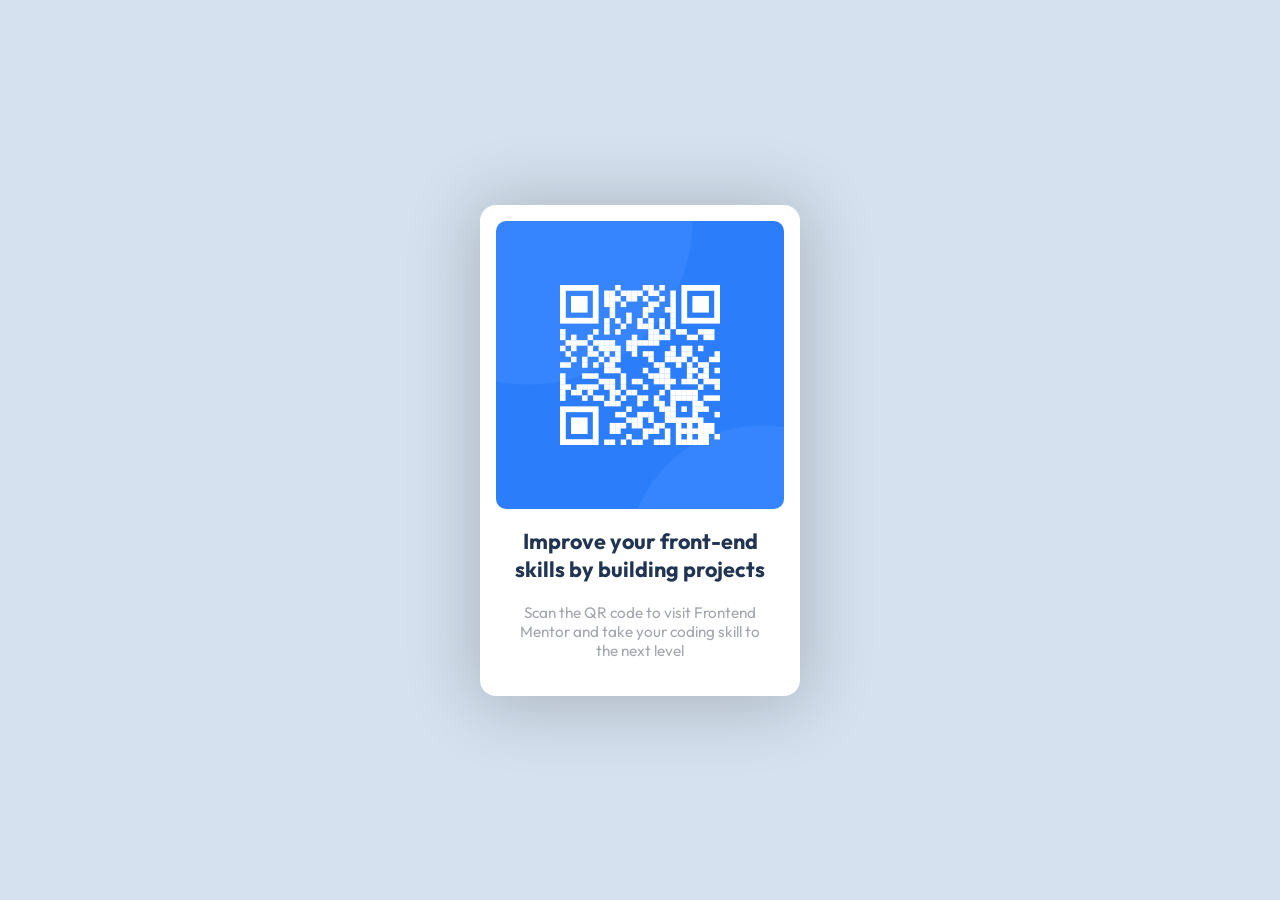
==== index.html @ e8d4a016 "rename repo" ====
<!DOCTYPE html>
<html lang="en">
  <head>
    <title>QR code component</title>
    <meta charset="UTF-8" />
    <meta name="viewport" content="width=device-width, initial-scale=1" />
    <link href="styles.css" rel="stylesheet" />
    <link rel="icon" type="image/png" href="./images/favicon-32x32.png" />
    <link rel="preconnect" href="https://fonts.googleapis.com" />
    <link rel="preconnect" href="https://fonts.gstatic.com" crossorigin />
    <link
      href="https://fonts.googleapis.com/css2?family=Outfit:wght@400;700&display=swap"
      rel="stylesheet"
    />
  </head>
  <body>
    <div class="container">
      <img src="./images/image-qr-code.png" alt="qr code image" />
      <h1>Improve your front-end skills by building projects</h1>
      <p>
        Scan the QR code to visit Frontend Mentor and take your coding skill to
        the next level
      </p>
    </div>
  </body>
</html>
---- styles.css ----
body {
  background-color: rgb(213, 225, 239);
  font-family: Outfit, sans-serif;
  display: flex;
  height: 100vh;
  justify-content: center;
  align-items: center;
  margin: 0;
}

.container {
  background-color: white;
  width: 32vh;
  padding: 16px;
  border-radius: 16px;
  box-shadow: 0px 4px 70px 6px rgba(0, 0, 0, 0.2);
}

.container > img {
  border-radius: 10px;
  width: 100%;
}

.container > h1 {
  margin: 14px;
  text-align: center;
  font-size: 2.4vh;
  color: rgb(33, 53, 83);
}

.container > p {
  margin: 20px;
  text-align: center;
  font-size: 1.7vh;
  color: rgb(162, 166, 173);
}
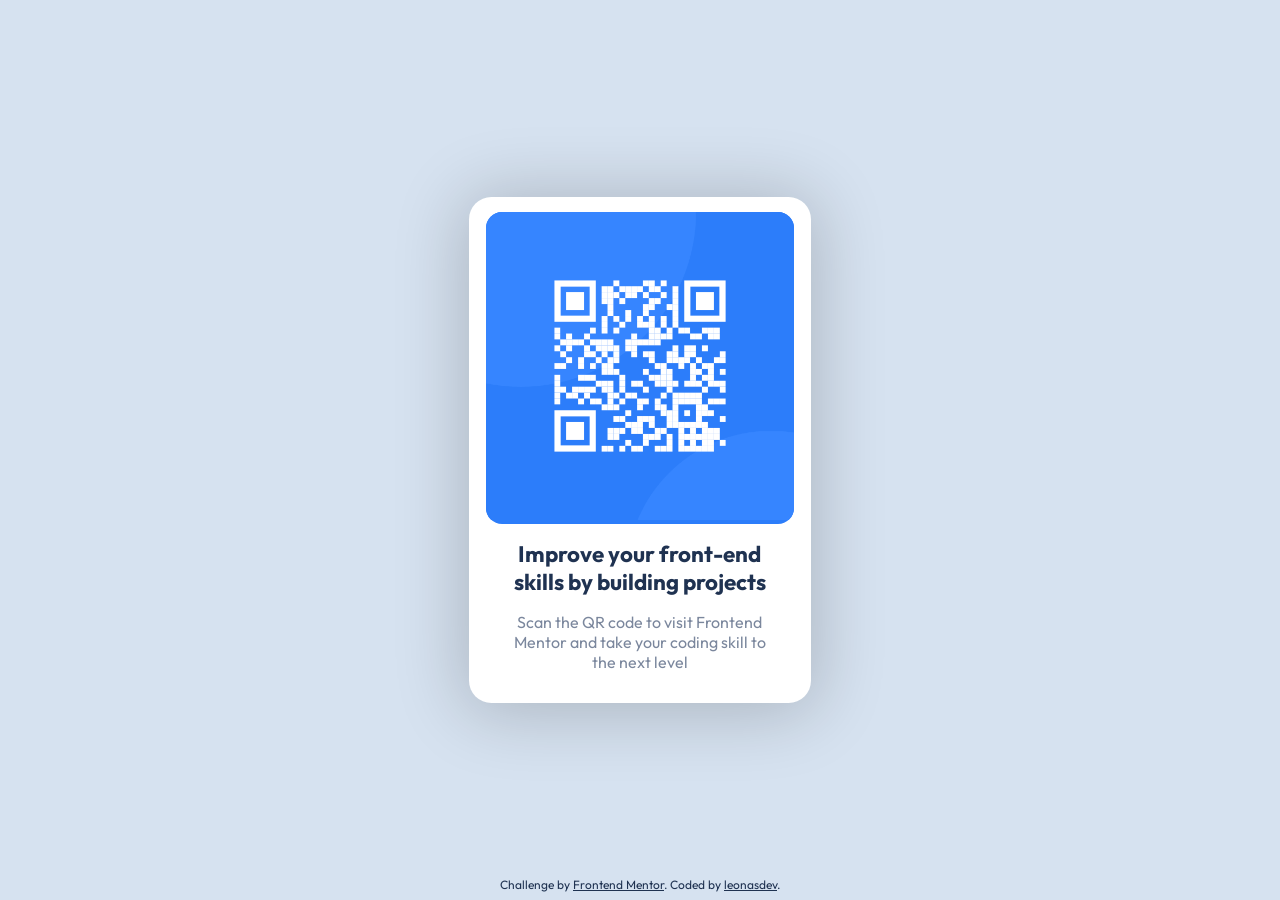
==== commit 9d347846: "refactor & improve & enhance" ====
--- a/index.html
+++ b/index.html
@@ -1,26 +1,31 @@
 <!DOCTYPE html>
 <html lang="en">
   <head>
-    <title>QR code component</title>
     <meta charset="UTF-8" />
     <meta name="viewport" content="width=device-width, initial-scale=1" />
-    <link href="styles.css" rel="stylesheet" />
+
+    <title>Frontend Mentor | QR code component</title>
+
     <link rel="icon" type="image/png" href="./images/favicon-32x32.png" />
     <link rel="preconnect" href="https://fonts.googleapis.com" />
     <link rel="preconnect" href="https://fonts.gstatic.com" crossorigin />
-    <link
-      href="https://fonts.googleapis.com/css2?family=Outfit:wght@400;700&display=swap"
-      rel="stylesheet"
-    />
+
+    <link href="https://fonts.googleapis.com/css2?family=Outfit:wght@400;700&display=swap" rel="stylesheet" />
+    <link href="styles.css" rel="stylesheet" />
   </head>
+
   <body>
-    <div class="container">
-      <img src="./images/image-qr-code.png" alt="qr code image" />
-      <h1>Improve your front-end skills by building projects</h1>
-      <p>
-        Scan the QR code to visit Frontend Mentor and take your coding skill to
-        the next level
-      </p>
-    </div>
+    <main class="card">
+      <div class="qrcode">
+        <img class="qrcode__image" src="./images/image-qr-code.png" alt="QE code to frontendmentor.io" />
+      </div>
+      <h1 class="card__title">Improve your front-end skills by building projects</h1>
+      <p class="card__desc">Scan the QR code to visit Frontend Mentor and take your coding skill to the next level</p>
+    </main>
+    <footer class="attribution">
+      Challenge by
+      <a href="https://www.frontendmentor.io?ref=challenge" target="_blank" rel="nopener">Frontend Mentor</a>. Coded by
+      <a href="https://github.com/leonasdev" target="_blank" rel="noopner">leonasdev</a>.
+    </footer>
   </body>
 </html>
--- a/styles.css
+++ b/styles.css
@@ -1,36 +1,93 @@
+:root {
+  --white: hsl(0, 0%, 100%);
+  --light-gray: hsl(212, 45%, 89%);
+  --grayish-blue: hsl(220, 15%, 55%);
+  --dark-blue: hsl(218, 44%, 22%);
+}
+
+* {
+  margin: 0;
+  padding: 0;
+  box-sizing: border-box;
+  transition: all ease-in-out 0.5s;
+}
+
 body {
-  background-color: rgb(213, 225, 239);
-  font-family: Outfit, sans-serif;
+  min-height: 100vh;
+  background-color: var(--light-gray);
+  font-family: "Outfit", sans-serif;
   display: flex;
-  height: 100vh;
+  flex-direction: column;
   justify-content: center;
   align-items: center;
-  margin: 0;
 }
 
-.container {
+.card {
   background-color: white;
-  width: 32vh;
-  padding: 16px;
-  border-radius: 16px;
+  max-width: 21.4rem;
+  padding: 1rem;
+  border-radius: 1.4rem;
   box-shadow: 0px 4px 70px 6px rgba(0, 0, 0, 0.2);
+  margin: 1rem;
+  padding: 0.95rem 1.1rem;
+  transition: ease-in-out 0.5s;
 }
 
-.container > img {
-  border-radius: 10px;
-  width: 100%;
+.qrcode {
+  overflow: hidden;
+  border-radius: 1rem;
+  background-color: rgb(44, 125, 250);
 }
 
-.container > h1 {
-  margin: 14px;
-  text-align: center;
-  font-size: 2.4vh;
-  color: rgb(33, 53, 83);
+.qrcode__image {
+  max-width: 100%;
+  transition: ease-in-out 0.5s;
 }
 
-.container > p {
-  margin: 20px;
+/* use media (hover:hover) instead of just :hover, so mobile device will not be effected */
+@media (hover: hover) {
+  .qrcode__image:hover {
+    transform: rotate(90deg) scale(150%);
+    transition: ease-in-out 0.5s;
+  }
+
+  .card:hover {
+    box-shadow: 0px 4px 70px 6px rgba(0, 0, 0, 0.5);
+    transition: ease-in-out 0.5s;
+  }
+}
+
+.card__title {
+  margin: 1rem;
   text-align: center;
-  font-size: 1.7vh;
-  color: rgb(162, 166, 173);
+  font-size: 1.4rem;
+  color: var(--dark-blue);
 }
+
+.card__desc {
+  margin: 1rem;
+  text-align: center;
+  font-size: 1rem;
+  color: var(--grayish-blue);
+}
+
+.attribution {
+  font-size: 0.75rem;
+  text-align: center;
+  color: var(--dark-blue);
+}
+
+@media screen and (min-height: 576px) {
+  .attribution {
+    position: fixed;
+    bottom: 0.5rem;
+  }
+}
+
+.attribution a {
+  color: inherit;
+}
+
+.attribution a:hover {
+  color: black;
+}
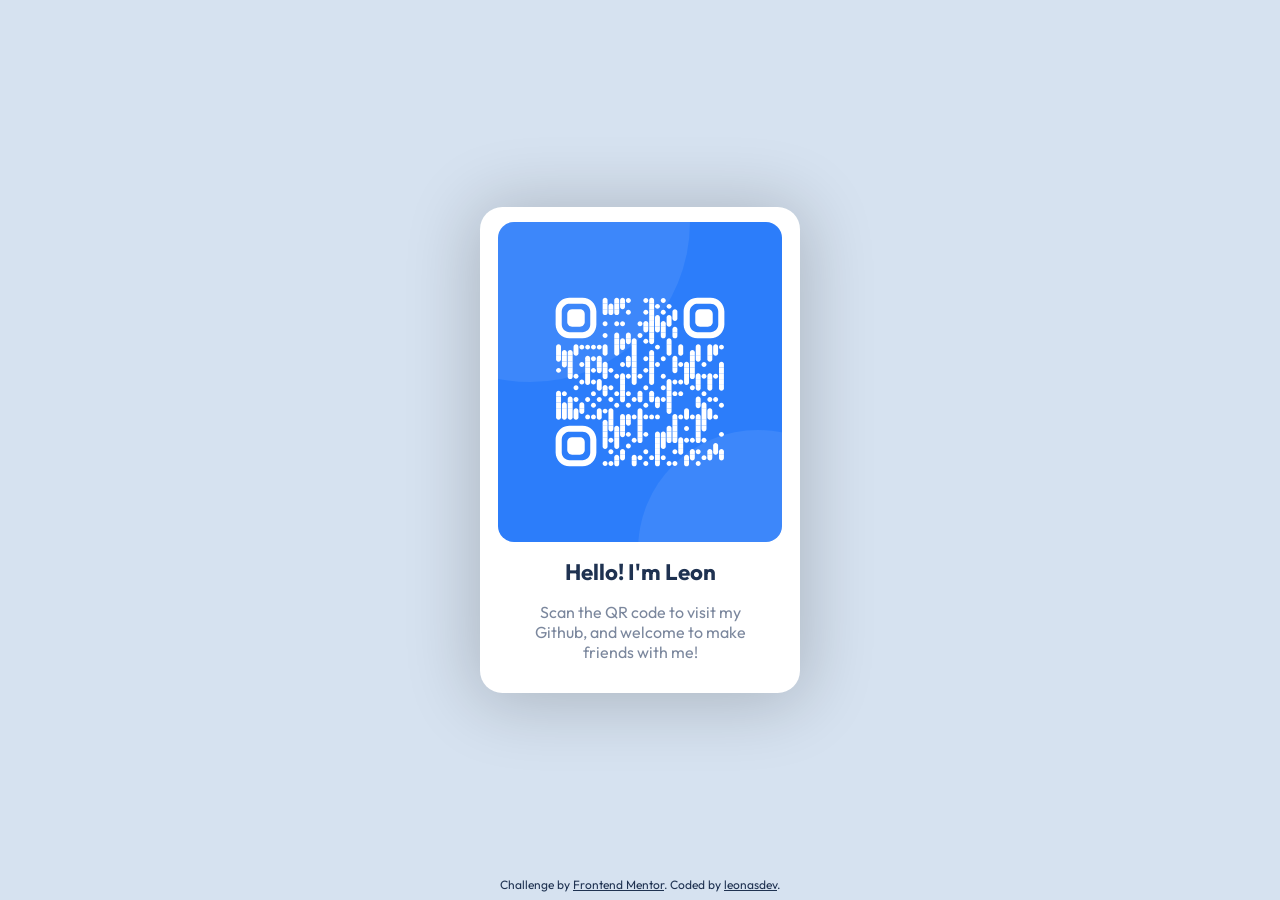
==== commit 8b09325d: "link qrcode to my github and fix some style" ====
--- a/index.html
+++ b/index.html
@@ -17,10 +17,10 @@
   <body>
     <main class="card">
       <div class="qrcode">
-        <img class="qrcode__image" src="./images/image-qr-code.png" alt="QE code to frontendmentor.io" />
+        <img class="qrcode__image" src="./images/leonasdev-github-qr.svg" alt="QE code to frontendmentor.io" />
       </div>
-      <h1 class="card__title">Improve your front-end skills by building projects</h1>
-      <p class="card__desc">Scan the QR code to visit Frontend Mentor and take your coding skill to the next level</p>
+      <h1 class="card__title">Hello! I'm Leon</h1>
+      <p class="card__desc">Scan the QR code to visit my Github, and welcome to make friends with me!</p>
     </main>
     <footer class="attribution">
       Challenge by
--- a/styles.css
+++ b/styles.css
@@ -24,7 +24,7 @@
 
 .card {
   background-color: white;
-  max-width: 21.4rem;
+  max-width: 20rem;
   padding: 1rem;
   border-radius: 1.4rem;
   box-shadow: 0px 4px 70px 6px rgba(0, 0, 0, 0.2);
@@ -37,17 +37,46 @@
   overflow: hidden;
   border-radius: 1rem;
   background-color: rgb(44, 125, 250);
+  display: flex;
+  justify-content: center;
+  align-items: center;
+  height: 20rem;
+  position: relative;
+}
+
+.qrcode::before {
+  content: "";
+  background-color: hsl(0, 0%, 100%, 0.08);
+  border-radius: 100%;
+  height: 20rem;
+  width: 20rem;
+  position: absolute;
+  top: -10rem;
+  left: -8rem;
+}
+
+.qrcode::after {
+  content: "";
+  background-color: hsl(0, 0%, 100%, 0.08);
+  border-radius: 100%;
+  height: 15rem;
+  width: 15rem;
+  position: absolute;
+  bottom: -8rem;
+  right: -6rem;
 }
 
 .qrcode__image {
-  max-width: 100%;
+  max-width: 12rem;
+  max-height: 12rem;
   transition: ease-in-out 0.5s;
+  z-index: 1;
 }
 
 /* use media (hover:hover) instead of just :hover, so mobile device will not be effected */
 @media (hover: hover) {
-  .qrcode__image:hover {
-    transform: rotate(90deg) scale(150%);
+  .qrcode:hover .qrcode__image {
+    transform: rotate(90deg) scale(140%);
     transition: ease-in-out 0.5s;
   }
 
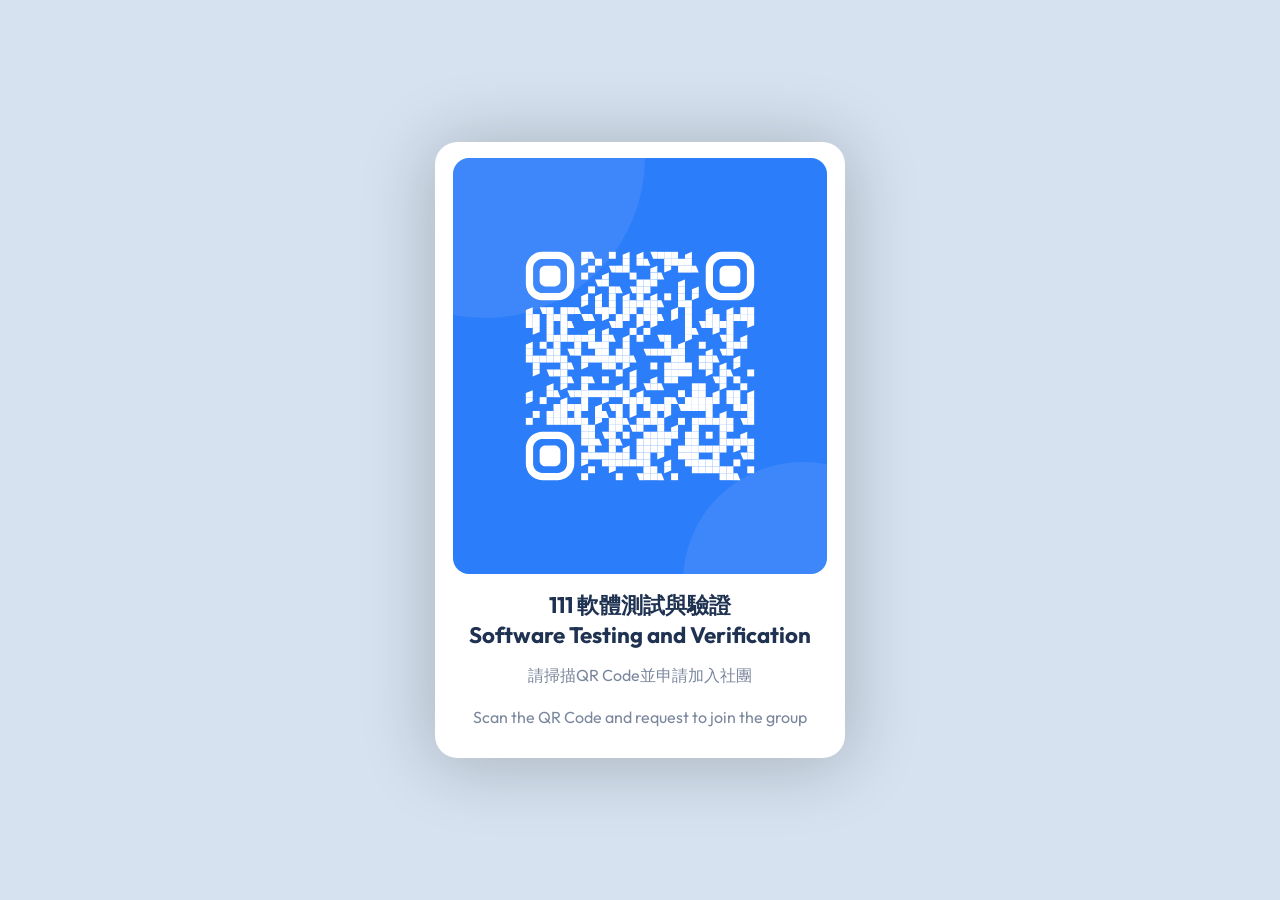
==== commit 5908f2f8: "change to 111-stv-fb" ====
--- a/index.html
+++ b/index.html
@@ -4,9 +4,9 @@
     <meta charset="UTF-8" />
     <meta name="viewport" content="width=device-width, initial-scale=1" />
 
-    <title>Frontend Mentor | QR code component</title>
+    <title>111 SVT | QR Code</title>
 
-    <link rel="icon" type="image/png" href="./images/favicon-32x32.png" />
+    <link rel="icon" type="image/png" href="./images/favicon-128x128.png" />
     <link rel="preconnect" href="https://fonts.googleapis.com" />
     <link rel="preconnect" href="https://fonts.gstatic.com" crossorigin />
 
@@ -17,15 +17,14 @@
   <body>
     <main class="card">
       <div class="qrcode">
-        <img class="qrcode__image" src="./images/leonasdev-github-qr.svg" alt="QE code to frontendmentor.io" />
+        <img class="qrcode__image" src="./images/111-stv-fb.svg" alt="QR code to 111-stv fb group" />
       </div>
-      <h1 class="card__title">Hello! I'm Leon</h1>
-      <p class="card__desc">Scan the QR code to visit my Github, and welcome to make friends with me!</p>
+      <h1 class="card__title">111 軟體測試與驗證<br />Software Testing and Verification</h1>
+      <p class="card__desc">
+        請掃描QR Code並申請加入社團<br />
+        <br />
+        Scan the QR Code and request to join the group
+      </p>
     </main>
-    <footer class="attribution">
-      Challenge by
-      <a href="https://www.frontendmentor.io?ref=challenge" target="_blank" rel="nopener">Frontend Mentor</a>. Coded by
-      <a href="https://github.com/leonasdev" target="_blank" rel="noopner">leonasdev</a>.
-    </footer>
   </body>
 </html>
--- a/styles.css
+++ b/styles.css
@@ -23,8 +23,7 @@
 }
 
 .card {
-  background-color: white;
-  max-width: 20rem;
+  background-color: var(--white);
   padding: 1rem;
   border-radius: 1.4rem;
   box-shadow: 0px 4px 70px 6px rgba(0, 0, 0, 0.2);
@@ -40,7 +39,7 @@
   display: flex;
   justify-content: center;
   align-items: center;
-  height: 20rem;
+  height: 26rem;
   position: relative;
 }
 
@@ -67,8 +66,8 @@
 }
 
 .qrcode__image {
-  max-width: 12rem;
-  max-height: 12rem;
+  max-width: 16rem;
+  max-height: 16rem;
   transition: ease-in-out 0.5s;
   z-index: 1;
 }
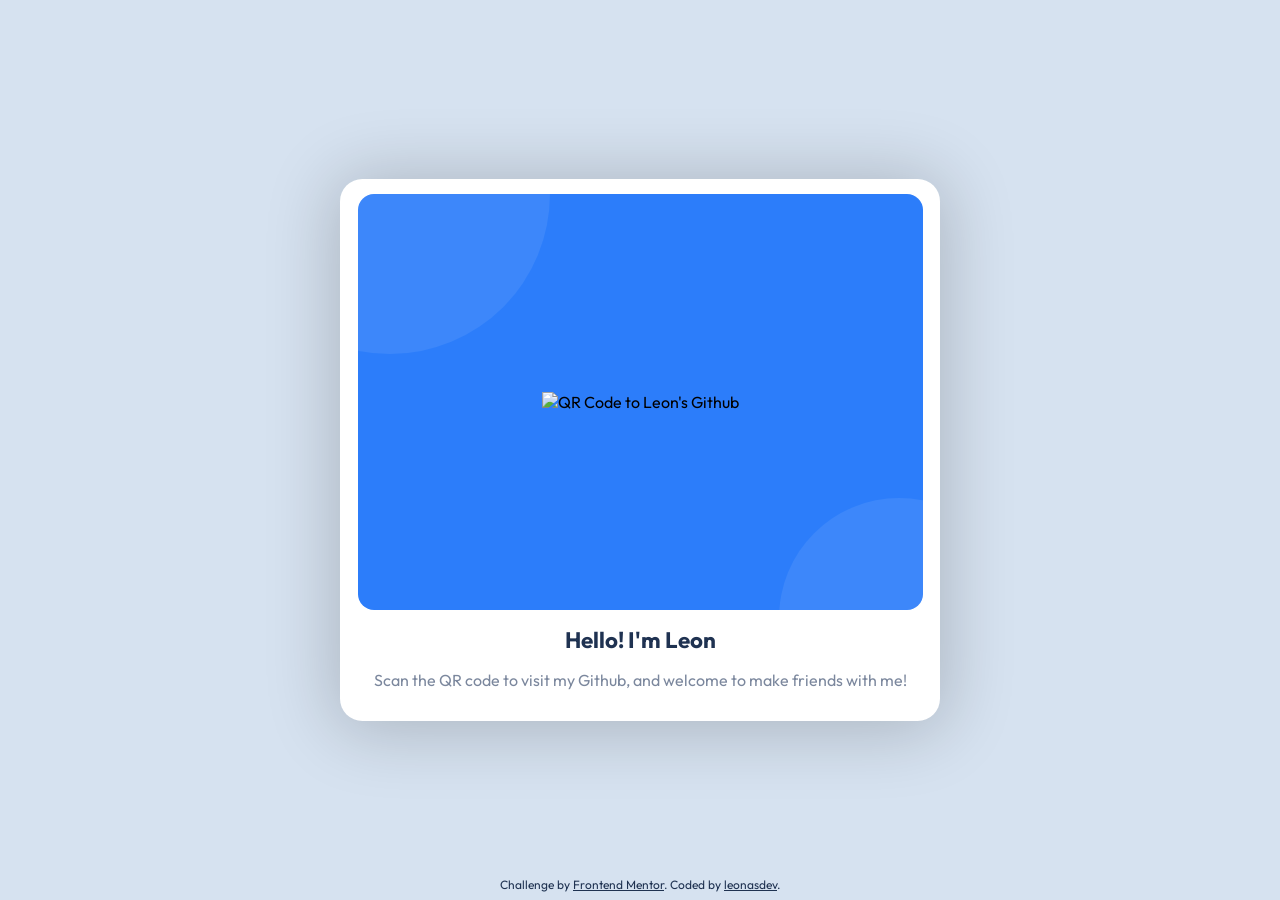
==== commit 3ff0d4d6: "fix typo" ====
--- a/index.html
+++ b/index.html
@@ -4,9 +4,9 @@
     <meta charset="UTF-8" />
     <meta name="viewport" content="width=device-width, initial-scale=1" />
 
-    <title>111 SVT | QR Code</title>
+    <title>Frontend Mentor | QR code component</title>
 
-    <link rel="icon" type="image/png" href="./images/favicon-128x128.png" />
+    <link rel="icon" type="image/png" href="./images/favicon-32x32.png" />
     <link rel="preconnect" href="https://fonts.googleapis.com" />
     <link rel="preconnect" href="https://fonts.gstatic.com" crossorigin />
 
@@ -17,14 +17,15 @@
   <body>
     <main class="card">
       <div class="qrcode">
-        <img class="qrcode__image" src="./images/111-stv-fb.svg" alt="QR code to 111-stv fb group" />
+        <img class="qrcode__image" src="./images/leonasdev-github-qr.svg" alt="QR Code to Leon's Github" />
       </div>
-      <h1 class="card__title">111 軟體測試與驗證<br />Software Testing and Verification</h1>
-      <p class="card__desc">
-        請掃描QR Code並申請加入社團<br />
-        <br />
-        Scan the QR Code and request to join the group
-      </p>
+      <h1 class="card__title">Hello! I'm Leon</h1>
+      <p class="card__desc">Scan the QR code to visit my Github, and welcome to make friends with me!</p>
     </main>
+    <footer class="attribution">
+      Challenge by
+      <a href="https://www.frontendmentor.io?ref=challenge" target="_blank" rel="nopener">Frontend Mentor</a>. Coded by
+      <a href="https://github.com/leonasdev" target="_blank" rel="noopner">leonasdev</a>.
+    </footer>
   </body>
 </html>
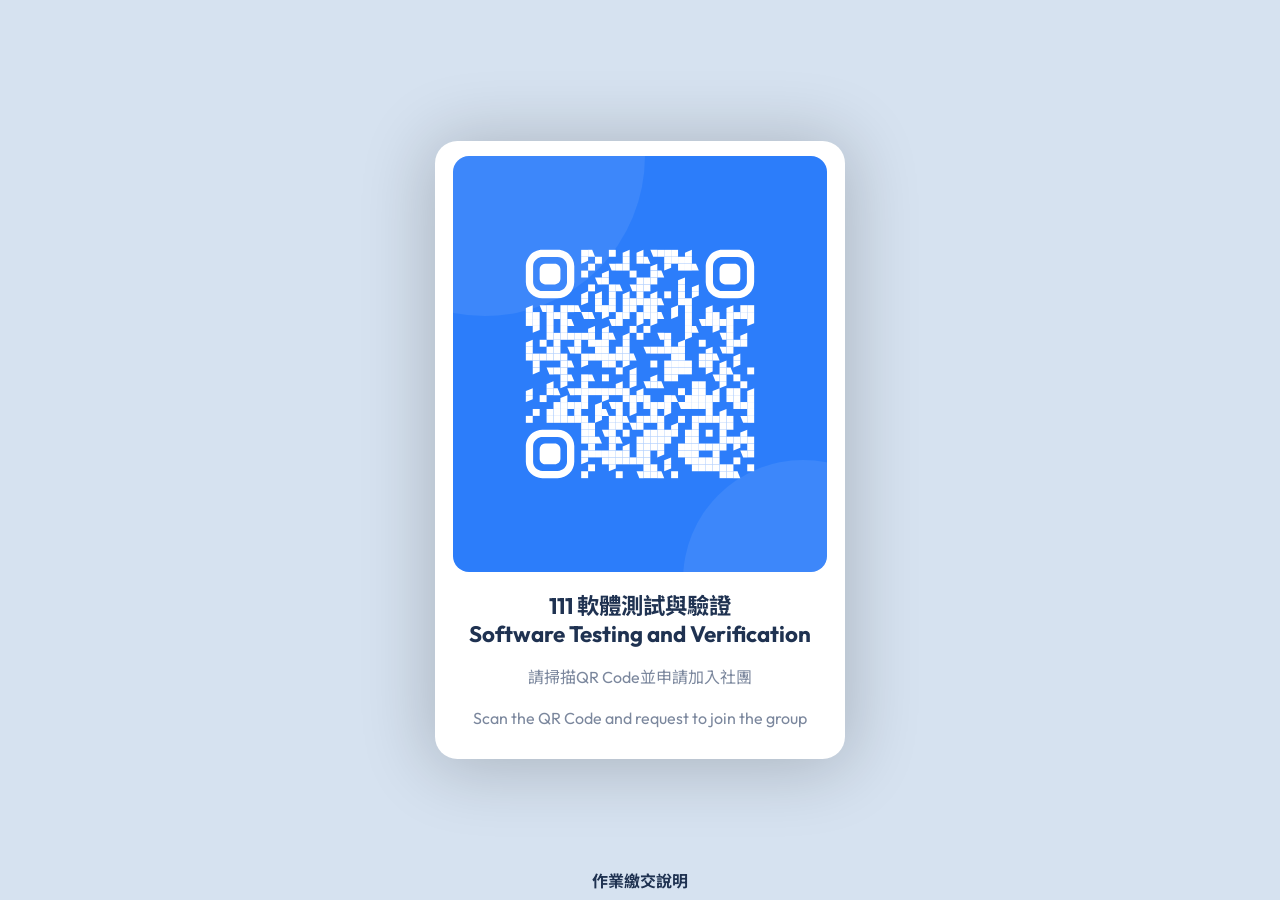
==== commit e12caee9: "add hw info" ====
--- a/index.html
+++ b/index.html
@@ -4,28 +4,35 @@
     <meta charset="UTF-8" />
     <meta name="viewport" content="width=device-width, initial-scale=1" />
 
-    <title>Frontend Mentor | QR code component</title>
+    <title>111 SVT | QR Code</title>
 
-    <link rel="icon" type="image/png" href="./images/favicon-32x32.png" />
+    <link rel="icon" type="image/png" href="./images/favicon-128x128.png" />
     <link rel="preconnect" href="https://fonts.googleapis.com" />
     <link rel="preconnect" href="https://fonts.gstatic.com" crossorigin />
 
-    <link href="https://fonts.googleapis.com/css2?family=Outfit:wght@400;700&display=swap" rel="stylesheet" />
+    <link
+      href="https://fonts.googleapis.com/css2?family=Noto+Sans+TC:wght@400;700&family=Outfit:wght@400;700&display=swap"
+      rel="stylesheet"
+    />
     <link href="styles.css" rel="stylesheet" />
   </head>
 
   <body>
     <main class="card">
       <div class="qrcode">
-        <img class="qrcode__image" src="./images/leonasdev-github-qr.svg" alt="QR Code to Leon's Github" />
+        <img class="qrcode__image" src="./images/111-stv-fb.svg" alt="QR code to 111-stv fb group" />
       </div>
-      <h1 class="card__title">Hello! I'm Leon</h1>
-      <p class="card__desc">Scan the QR code to visit my Github, and welcome to make friends with me!</p>
+      <a class="card__link" target="_blank" rel="noopener" href="https://www.facebook.com/groups/597000535149618">
+        <h1 class="card__title">111 軟體測試與驗證<br />Software Testing and Verification</h1>
+      </a>
+      <p class="card__desc">
+        請掃描QR Code並申請加入社團<br />
+        <br />
+        Scan the QR Code and request to join the group
+      </p>
     </main>
     <footer class="attribution">
-      Challenge by
-      <a href="https://www.frontendmentor.io?ref=challenge" target="_blank" rel="nopener">Frontend Mentor</a>. Coded by
-      <a href="https://github.com/leonasdev" target="_blank" rel="noopner">leonasdev</a>.
+      <a href="https://hackmd.io/@s8952889/ByqhJIf0s" target="_blank" rel="noopener">作業繳交說明</a>
     </footer>
   </body>
 </html>
--- a/styles.css
+++ b/styles.css
@@ -3,19 +3,21 @@
   --light-gray: hsl(212, 45%, 89%);
   --grayish-blue: hsl(220, 15%, 55%);
   --dark-blue: hsl(218, 44%, 22%);
+  --blue: hsl(216deg 95% 58%);
 }
 
 * {
   margin: 0;
   padding: 0;
   box-sizing: border-box;
-  transition: all ease-in-out 0.5s;
+  transition: all ease-in-out 0.2s;
+  text-decoration: none;
 }
 
 body {
   min-height: 100vh;
   background-color: var(--light-gray);
-  font-family: "Outfit", sans-serif;
+  font-family: "Outfit", "Noto Sans TC", sans-serif;
   display: flex;
   flex-direction: column;
   justify-content: center;
@@ -92,6 +94,10 @@
   color: var(--dark-blue);
 }
 
+.card__title:hover {
+  color: var(--blue);
+}
+
 .card__desc {
   margin: 1rem;
   text-align: center;
@@ -100,12 +106,13 @@
 }
 
 .attribution {
-  font-size: 0.75rem;
+  font-size: 1rem;
   text-align: center;
+  font-weight: 700;
   color: var(--dark-blue);
 }
 
-@media screen and (min-height: 576px) {
+@media screen and (min-height: 700px) {
   .attribution {
     position: fixed;
     bottom: 0.5rem;
@@ -114,8 +121,9 @@
 
 .attribution a {
   color: inherit;
+  transition: ease-in-out 0.2s;
 }
 
 .attribution a:hover {
-  color: black;
+  color: var(--blue);
 }
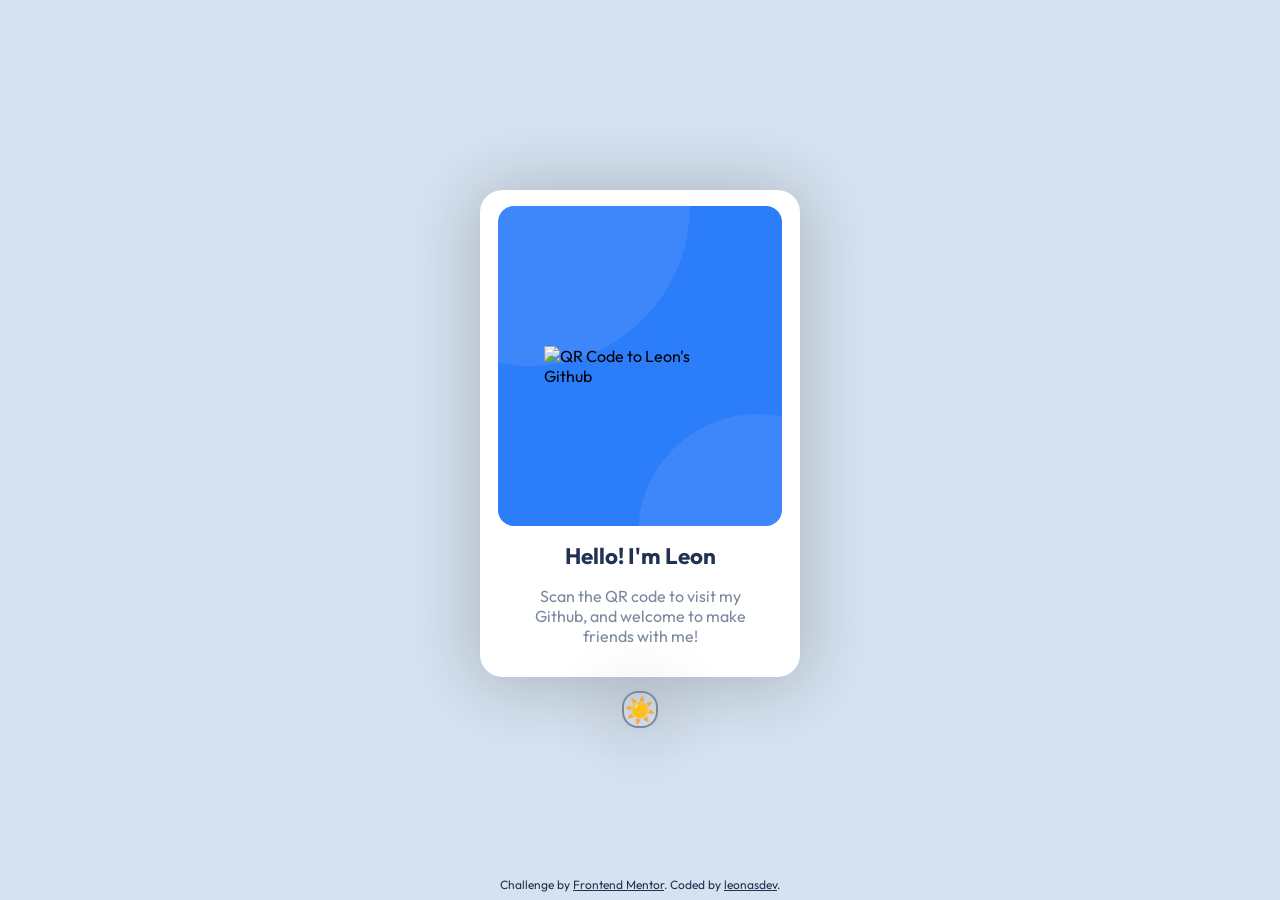
==== commit 477a8177: "Add Dark Mode" ====
--- a/index.html
+++ b/index.html
@@ -1,38 +1,37 @@
 <!DOCTYPE html>
-<html lang="en">
+<html data-theme="light" lang="en">
   <head>
     <meta charset="UTF-8" />
     <meta name="viewport" content="width=device-width, initial-scale=1" />
 
-    <title>111 SVT | QR Code</title>
+    <title>Frontend Mentor | QR code component</title>
 
-    <link rel="icon" type="image/png" href="./images/favicon-128x128.png" />
+    <link rel="icon" type="image/png" href="./images/favicon-32x32.png" />
     <link rel="preconnect" href="https://fonts.googleapis.com" />
     <link rel="preconnect" href="https://fonts.gstatic.com" crossorigin />
 
-    <link
-      href="https://fonts.googleapis.com/css2?family=Noto+Sans+TC:wght@400;700&family=Outfit:wght@400;700&display=swap"
-      rel="stylesheet"
-    />
+    <link href="https://fonts.googleapis.com/css2?family=Outfit:wght@400;700&display=swap" rel="stylesheet" />
     <link href="styles.css" rel="stylesheet" />
+
+    <script src="index.js" defer></script>
   </head>
 
   <body>
     <main class="card">
       <div class="qrcode">
-        <img class="qrcode__image" src="./images/111-stv-fb.svg" alt="QR code to 111-stv fb group" />
+        <img class="qrcode__image" src="./images/leonasdev-github-qr.svg" alt="QR Code to Leon's Github" />
       </div>
-      <a class="card__link" target="_blank" rel="noopener" href="https://www.facebook.com/groups/597000535149618">
-        <h1 class="card__title">111 軟體測試與驗證<br />Software Testing and Verification</h1>
-      </a>
-      <p class="card__desc">
-        請掃描QR Code並申請加入社團<br />
-        <br />
-        Scan the QR Code and request to join the group
-      </p>
+      <h1 class="card__title">Hello! I'm Leon</h1>
+      <p class="card__desc">Scan the QR code to visit my Github, and welcome to make friends with me!</p>
     </main>
+    <div class="theme">
+      <input type="checkbox" id="toggle-theme" />
+      <label for="toggle-theme" class="theme-label"></label>
+    </div>
     <footer class="attribution">
-      <a href="https://hackmd.io/@s8952889/ByqhJIf0s" target="_blank" rel="noopener">作業繳交說明</a>
+      Challenge by
+      <a href="https://www.frontendmentor.io?ref=challenge" target="_blank" rel="nopener">Frontend Mentor</a>. Coded by
+      <a href="https://github.com/leonasdev" target="_blank" rel="noopner">leonasdev</a>.
     </footer>
   </body>
 </html>
--- a/styles.css
+++ b/styles.css
@@ -1,34 +1,49 @@
-:root {
+:root,
+:root[data-theme="light"] {
   --white: hsl(0, 0%, 100%);
   --light-gray: hsl(212, 45%, 89%);
   --grayish-blue: hsl(220, 15%, 55%);
   --dark-blue: hsl(218, 44%, 22%);
-  --blue: hsl(216deg 95% 58%);
+  --qr-bg: rgb(44, 125, 250);
+  --black: rgb(0 0 0);
+  --black-shadow: rgba(0, 0, 0, 0.2);
+  --black-shadow-hover: rgba(0, 0, 0, 0.5);
+}
+
+:root[data-theme="dark"] {
+  --white: rgb(24 26 27);
+  --light-gray: rgb(40 43 45);
+  --grayish-blue: rgb(205 200 194);
+  --dark-blue: rgb(170 196 222);
+  --qr-bg: rgb(4 72 176);
+  --black: rgb(255 255 255);
+  --black-shadow: rgba(255, 255, 255, 0.1);
+  --black-shadow-hover: rgba(255, 255, 255, 0.2);
 }
 
 * {
   margin: 0;
   padding: 0;
   box-sizing: border-box;
-  transition: all ease-in-out 0.2s;
-  text-decoration: none;
 }
 
 body {
   min-height: 100vh;
   background-color: var(--light-gray);
-  font-family: "Outfit", "Noto Sans TC", sans-serif;
+  font-family: "Outfit", sans-serif;
   display: flex;
   flex-direction: column;
   justify-content: center;
   align-items: center;
+  transition: background-color ease-in-out 0.5s;
 }
 
 .card {
   background-color: var(--white);
+  max-width: 20rem;
   padding: 1rem;
   border-radius: 1.4rem;
-  box-shadow: 0px 4px 70px 6px rgba(0, 0, 0, 0.2);
+  box-shadow: 0px 4px 70px 6px var(--black-shadow);
   margin: 1rem;
   padding: 0.95rem 1.1rem;
   transition: ease-in-out 0.5s;
@@ -37,12 +52,13 @@
 .qrcode {
   overflow: hidden;
   border-radius: 1rem;
-  background-color: rgb(44, 125, 250);
+  background-color: var(--qr-bg);
   display: flex;
   justify-content: center;
   align-items: center;
-  height: 26rem;
+  height: 20rem;
   position: relative;
+  transition: background-color ease-in-out 0.5s;
 }
 
 .qrcode::before {
@@ -68,8 +84,8 @@
 }
 
 .qrcode__image {
-  max-width: 16rem;
-  max-height: 16rem;
+  max-width: 12rem;
+  max-height: 12rem;
   transition: ease-in-out 0.5s;
   z-index: 1;
 }
@@ -82,8 +98,16 @@
   }
 
   .card:hover {
-    box-shadow: 0px 4px 70px 6px rgba(0, 0, 0, 0.5);
+    box-shadow: 0px 4px 70px 6px var(--black-shadow-hover);
     transition: ease-in-out 0.5s;
+  }
+
+  .theme-label:hover {
+    background-color: var(--grayish-blue);
+  }
+
+  .attribution a:hover {
+    color: var(--black);
   }
 }
 
@@ -94,10 +118,6 @@
   color: var(--dark-blue);
 }
 
-.card__title:hover {
-  color: var(--blue);
-}
-
 .card__desc {
   margin: 1rem;
   text-align: center;
@@ -105,14 +125,35 @@
   color: var(--grayish-blue);
 }
 
+#toggle-theme {
+  display: none;
+}
+
+.theme-label {
+  font-size: 1.6rem;
+  border: 2px solid var(--grayish-blue);
+  border-radius: 1rem;
+  box-shadow: 0px 4px 70px 6px rgba(0, 0, 0, 0.2);
+  transition: background-color, 0.2s;
+}
+
+.theme-label::after {
+  content: "☀️";
+  cursor: pointer;
+}
+
+#toggle-theme:checked + .theme-label::after {
+  content: "🌙";
+  cursor: pointer;
+}
+
 .attribution {
-  font-size: 1rem;
+  font-size: 0.75rem;
   text-align: center;
-  font-weight: 700;
   color: var(--dark-blue);
 }
 
-@media screen and (min-height: 700px) {
+@media screen and (min-height: 576px) {
   .attribution {
     position: fixed;
     bottom: 0.5rem;
@@ -121,9 +162,5 @@
 
 .attribution a {
   color: inherit;
-  transition: ease-in-out 0.2s;
+  transition: color 0.2s;
 }
-
-.attribution a:hover {
-  color: var(--blue);
-}
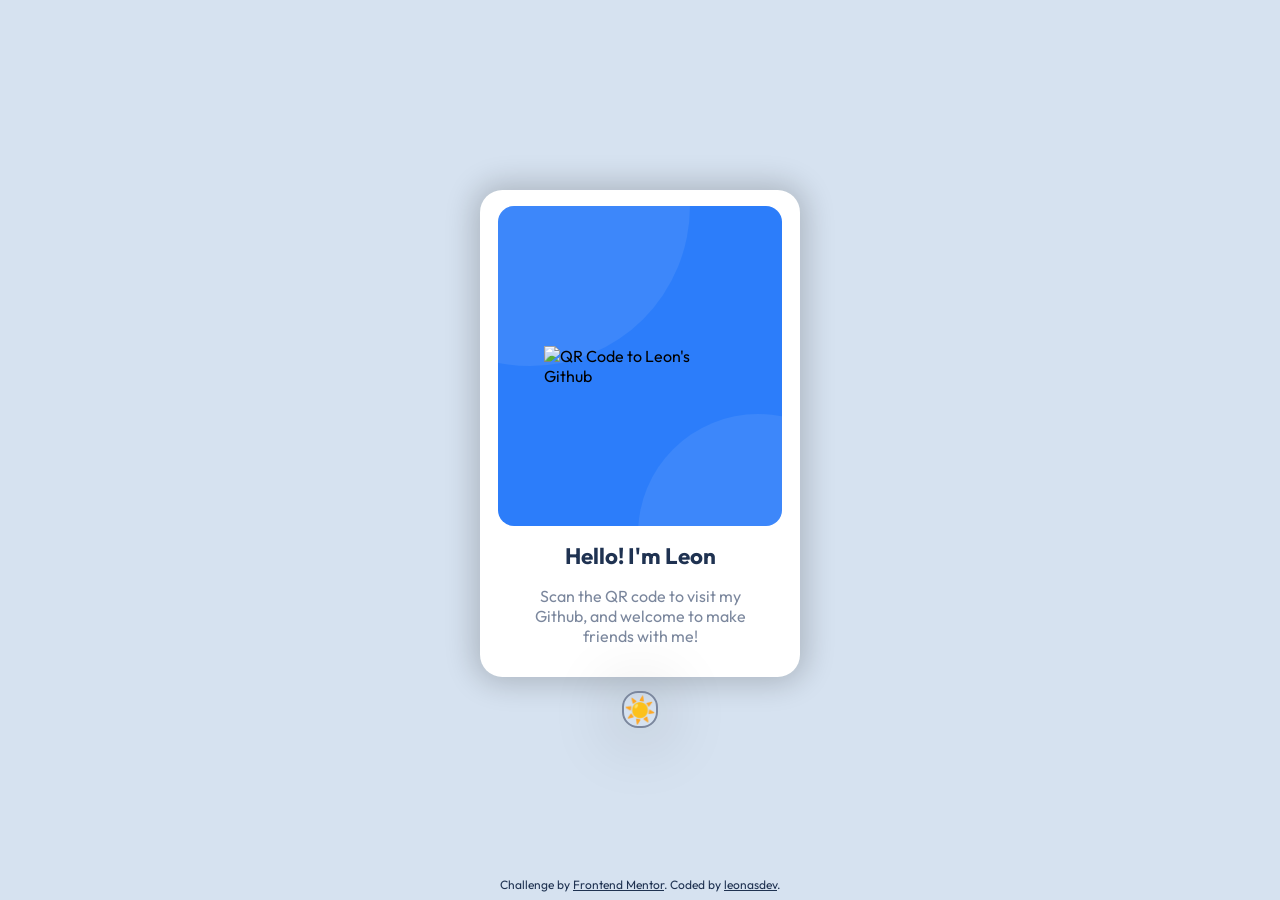
==== commit 60a1191b: "Make box-shadow more nature" ====
--- a/index.html
+++ b/index.html
@@ -1,5 +1,5 @@
 <!DOCTYPE html>
-<html data-theme="light" lang="en">
+<html data-theme="dark" lang="en">
   <head>
     <meta charset="UTF-8" />
     <meta name="viewport" content="width=device-width, initial-scale=1" />
--- a/styles.css
+++ b/styles.css
@@ -43,7 +43,7 @@
   max-width: 20rem;
   padding: 1rem;
   border-radius: 1.4rem;
-  box-shadow: 0px 4px 70px 6px var(--black-shadow);
+  box-shadow: 0px 0px 30px 6px var(--black-shadow);
   margin: 1rem;
   padding: 0.95rem 1.1rem;
   transition: ease-in-out 0.5s;
@@ -98,7 +98,7 @@
   }
 
   .card:hover {
-    box-shadow: 0px 4px 70px 6px var(--black-shadow-hover);
+    box-shadow: 0px 0px 30px 6px var(--black-shadow-hover);
     transition: ease-in-out 0.5s;
   }
 
